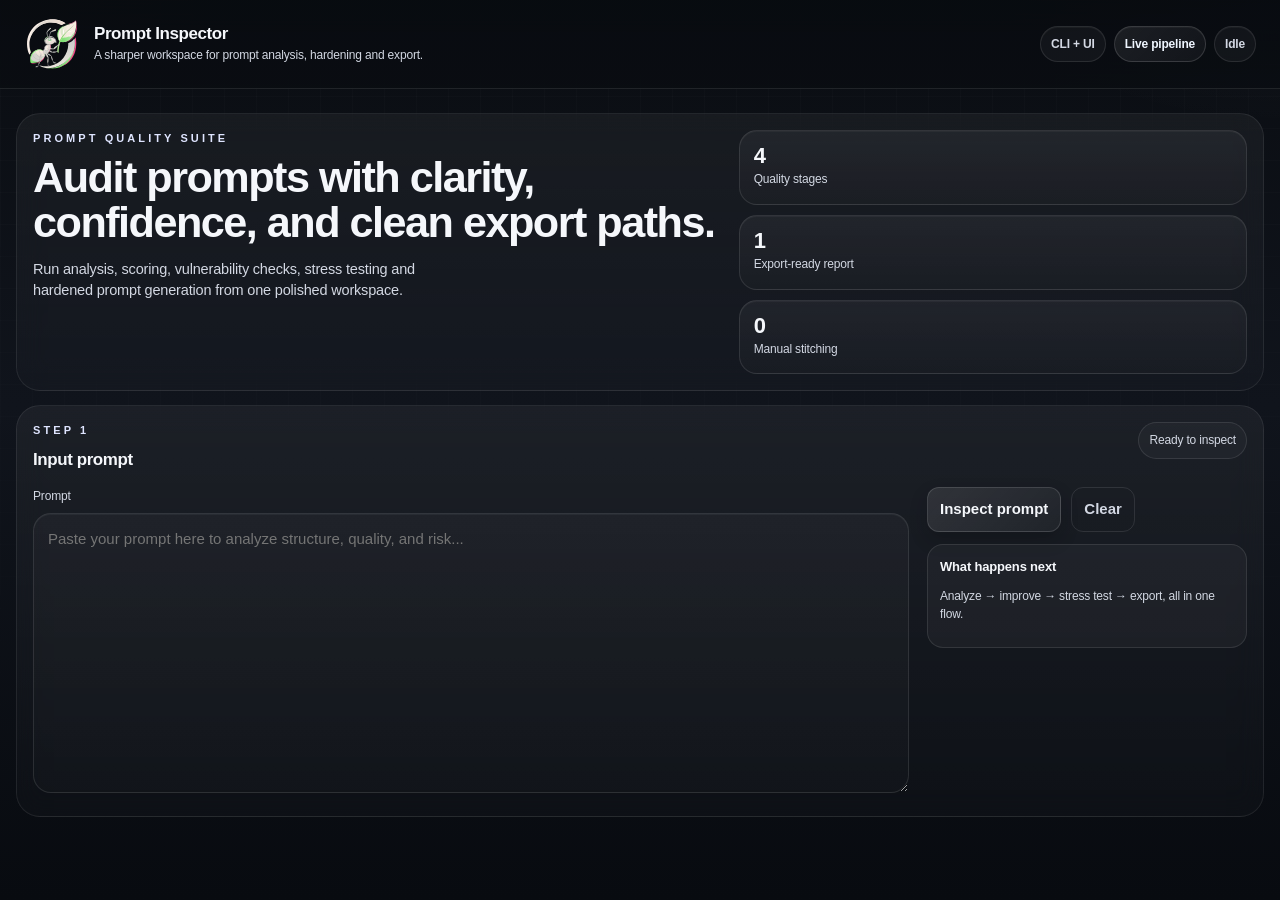
==== web/index.html @ 294d21f9 "adding-UI-Layer-and-FastAPI" ====
<!doctype html>
<html lang="en">
<head>
  <meta charset="utf-8" />
  <meta name="viewport" content="width=device-width,initial-scale=1" />
  <title>Prompt Inspector UI</title>
  <link rel="stylesheet" href="styles.css" />
</head>
<body>
  <header class="topbar">
    <div class="brand">
      <img class="logo" src="inspector_ant.svg" alt="Prompt Inspector logo" />
      <div>
        <div class="title">Prompt Inspector</div>
        <div class="subtitle">A sharper workspace for prompt analysis, hardening and export.</div>
      </div>
    </div>
    <div class="meta">
      <span class="chip">CLI + UI</span>
      <span class="chip accent">Live pipeline</span>
      <span class="pill" id="statusPill">Idle</span>
    </div>
  </header>

  <main class="container">
    <section class="hero card">
      <div>
        <p class="eyebrow">Prompt quality suite</p>
        <h1>Audit prompts with clarity, confidence, and clean export paths.</h1>
        <p class="lead">Run analysis, scoring, vulnerability checks, stress testing and hardened prompt generation from one polished workspace.</p>
      </div>
      <div class="hero-badges">
        <article class="mini-card"><strong>4</strong><span>Quality stages</span></article>
        <article class="mini-card"><strong>1</strong><span>Export-ready report</span></article>
        <article class="mini-card"><strong>0</strong><span>Manual stitching</span></article>
      </div>
    </section>

    <section class="workspace-grid">
      <article class="card panel-input">
        <div class="section-heading">
          <div>
            <p class="eyebrow">Step 1</p>
            <h2>Input prompt</h2>
          </div>
          <span class="soft-tag">Ready to inspect</span>
        </div>
        <div class="grid">
          <label class="field">
            <span>Prompt</span>
            <textarea id="prompt" placeholder="Paste your prompt here to analyze structure, quality, and risk..."></textarea>
          </label>
          <aside class="side">
            <div class="actions">
              <button id="runBtn" class="primary">Inspect prompt</button>
              <button id="clearBtn" class="ghost">Clear</button>
            </div>
            <div class="hint-card">
              <h3>What happens next</h3>
              <p>Analyze → improve → stress test → export, all in one flow.</p>
            </div>
            <div class="progress" id="progress" hidden>
              <div class="bar"></div>
              <div class="progressText">Running the inspection pipeline...</div>
            </div>
            <div class="error" id="error" hidden></div>
          </aside>
        </div>
      </article>

    </section>

    <section class="card" id="resultsCard" hidden>
      <div class="splitHeader">
        <div>
          <p class="eyebrow">Step 2</p>
          <h2>Results</h2>
          <p class="muted" style="margin:6px 0 0; font-size:12px;">Review the analysis, scoring deltas, vulnerability findings, and hardened prompt in one premium dashboard.</p>
        </div>
        <div class="export">
          <button id="copyExport" class="small">Copy export path</button>
          <a id="openExport" class="small" href="#" target="_blank" rel="noreferrer">Open export folder</a>
        </div>
      </div>
      <div class="result-summary">
        <span class="chip">Live analysis</span>
        <span class="chip">Scoring deltas</span>
        <span class="chip accent">Export-ready</span>
      </div>

      <div class="tabs" role="tablist" aria-label="Result tabs">
        <button class="tab active" data-tab="overview" role="tab" aria-selected="true">Overview</button>
        <button class="tab" data-tab="scoring" role="tab" aria-selected="false">Scoring</button>
        <button class="tab" data-tab="vulns" role="tab" aria-selected="false">Vulnerabilities</button>
        <button class="tab" data-tab="stress" role="tab" aria-selected="false">Stress Test</button>
        <button class="tab" data-tab="prompt" role="tab" aria-selected="false">Hardened Prompt</button>
        <button class="tab" data-tab="raw" role="tab" aria-selected="false">Raw JSON</button>
      </div>

      <div class="tabPanel" id="tab-overview"></div>
      <div class="tabPanel" id="tab-scoring" hidden></div>
      <div class="tabPanel" id="tab-vulns" hidden></div>
      <div class="tabPanel" id="tab-stress" hidden></div>
      <div class="tabPanel" id="tab-prompt" hidden></div>
      <div class="tabPanel" id="tab-raw" hidden></div>
    </section>
  </main>

  <script src="app.js"></script>
</body>
</html>
---- web/styles.css ----
:root{
  --bg:#0b0f14;
  --bg-soft:#131923;
  --card:rgba(17, 21, 29, 0.78);
  --card-2:#171d27;
  --text:#f5f7fb;
  --muted:#d3d8e3;
  --line:rgba(255, 255, 255, 0.10);
  --primary:#f2f4f8;
  --primary-2:#d7dbe6;
  --accent:#b9c0d0;
  --danger:#ff9bb6;
  --warn:#ffe1a1;
  --ok:#b9f2d3;
  --shadow:0 20px 44px rgba(5, 8, 12, 0.40);
  --glow:0 0 0 1px rgba(255,255,255,0.04), 0 18px 36px rgba(255,255,255,0.04);
}
*{box-sizing:border-box}
html,body{min-height:100%}
body{
  margin:0;
  font-family: "Inter", "Segoe UI", Roboto, Helvetica, Arial, sans-serif;
  font-weight: 400;
  font-size: 15px;
  line-height: 1.52;
  letter-spacing: -0.012em;
  color:var(--text);
  background:
    radial-gradient(900px 420px at 0% -10%, rgba(255,255,255,0.05), transparent 32%),
    radial-gradient(900px 420px at 100% 0%, rgba(255,255,255,0.03), transparent 30%),
    linear-gradient(180deg, #0a0d12 0%, #10141c 45%, #080b10 100%);
}
body::before{
  content:"";
  position:fixed; inset:0;
  background-image: linear-gradient(rgba(255,255,255,0.035) 1px, transparent 1px), linear-gradient(90deg, rgba(255,255,255,0.035) 1px, transparent 1px);
  background-size: 32px 32px;
  mask-image: linear-gradient(180deg, rgba(0,0,0,0.55), transparent 95%);
  pointer-events:none;
}
.topbar{
  display:flex;
  align-items:center;
  justify-content:space-between;
  gap:12px;
  padding:16px 24px;
  border-bottom:1px solid var(--line);
  background:linear-gradient(180deg, rgba(8, 11, 16, 0.92), rgba(10, 13, 18, 0.86));
  backdrop-filter: blur(18px);
  box-shadow:none;
  position:sticky; top:0; z-index:5;
}
.brand{display:flex;gap:14px;align-items:center}
.logo{
  width:56px;
  height:56px;
  object-fit:contain;
}
.title{font-weight:700;font-size:17px;line-height:1.08; letter-spacing:-0.025em}
.subtitle{color:var(--muted);font-size:12px;margin-top:3px; line-height:1.35}
.meta{display:flex;align-items:center;gap:8px;flex-wrap:wrap}
.chip,.pill{
  display:inline-flex; align-items:center; gap:6px;
  border:1px solid var(--line); border-radius:999px;
  padding:8px 10px; color:var(--muted); background:rgba(255,255,255,0.04);
  font-size:12px; font-weight:700; box-shadow: inset 0 1px 0 rgba(255,255,255,0.04);
}
.chip.accent{color:#eff6ff; background:linear-gradient(135deg, rgba(255,255,255,0.08), rgba(255,255,255,0.04)); border-color:rgba(255,255,255,0.14)}
.container{width:min(1600px, calc(100vw - 32px)); margin:0 auto; padding:24px 0 40px}
.card{
  background:linear-gradient(180deg, rgba(255,255,255,0.05), rgba(255,255,255,0.02));
  border:1px solid rgba(255,255,255,0.08); border-radius:24px; box-shadow:none;
  padding:16px; margin-bottom:14px; backdrop-filter: blur(14px);
}
.hero{display:grid;grid-template-columns:1.15fr .85fr;gap:18px;align-items:stretch}
.eyebrow{margin:0 0 8px;text-transform:uppercase;letter-spacing:.28em;font-size:11px;color:#dfe5ff; font-weight:700}
.hero h1{margin:0 0 10px;font-size:clamp(1.95rem, 4vw, 2.7rem);line-height:1.04; letter-spacing:-0.035em; font-weight:800}
.lead{color:var(--muted);max-width:54ch;line-height:1.45; font-size:14.5px}
.hero-badges{display:grid;gap:10px}
.mini-card{padding:14px;border:1px solid var(--line); border-radius:18px; background:linear-gradient(180deg, rgba(255,255,255,0.05), rgba(255,255,255,0.02)); box-shadow: inset 0 1px 0 rgba(255,255,255,0.04);}
.mini-card strong{display:block;font-size:22px;line-height:1; letter-spacing:-0.03em; font-weight:700}
.mini-card span{color:var(--muted);font-size:12px}
.workspace-grid{display:grid;grid-template-columns:1fr;gap:18px}
.section-heading{display:flex;justify-content:space-between;align-items:flex-start;gap:12px;margin-bottom:14px}
.section-heading h2{margin:0;font-size:17px; letter-spacing:-0.025em; font-weight:700}
.soft-tag{color:var(--muted);font-size:12px;border:1px solid var(--line);border-radius:999px;padding:8px 10px;background:rgba(255,255,255,0.03)}
.grid{display:grid;grid-template-columns:1.2fr 320px;gap:18px;align-items:stretch}
@media (max-width: 1200px){.grid{grid-template-columns:1fr}} 
@media (max-width: 1040px){.hero{grid-template-columns:1fr}}
@media (max-width: 900px){.grid{grid-template-columns:1fr}}
.field span{display:block;color:var(--muted);font-size:12px;margin-bottom:8px}
textarea{
  font: inherit;

  width:100%; min-height:280px; resize:vertical;
  background:linear-gradient(180deg, rgba(255,255,255,0.03), rgba(255,255,255,0.015));
  color:var(--text); border:1px solid var(--line); border-radius:18px; padding:14px;
  outline:none; line-height:1.45; box-shadow: inset 0 1px 0 rgba(255,255,255,0.04);
}
textarea:focus{border-color:rgba(255,255,255,0.22); box-shadow:0 0 0 3px rgba(255,255,255,0.08)}
.side{display:flex;flex-direction:column;gap:12px}
.actions{display:flex;gap:10px;flex-wrap:wrap}
button{
  font: inherit;

  border:1px solid var(--line); background:transparent; color:var(--text);
  padding:10px 12px; border-radius:12px; cursor:pointer; font-weight:600;
  transition:transform .12s ease, background .18s ease, border-color .18s ease;
}
button:hover{transform:translateY(-1px)}
button.primary{background:linear-gradient(135deg, rgba(255,255,255,0.10), rgba(255,255,255,0.04)); border-color:rgba(255,255,255,0.14); box-shadow:0 8px 18px rgba(0,0,0,0.18)}
button.primary:hover{background:linear-gradient(135deg, rgba(255,255,255,0.14), rgba(255,255,255,0.06)); border-color:rgba(255,255,255,0.22)}
button.ghost{color:var(--muted)}
button.ghost:hover{background:rgba(255,255,255,0.04); color:var(--text)}
button.small{padding:8px 10px;border-radius:10px; font-weight:600; font-size:12px; text-decoration:none; display:inline-block; margin-right:10px}
.hint-card{padding:12px;border:1px solid var(--line);border-radius:16px;background:rgba(255,255,255,0.04)}
.hint-card h3{margin:0 0 6px;font-size:13px}
.hint-card p,.hint{color:var(--muted);font-size:12px;line-height:1.45}
.feature-list{margin:0;padding-left:18px;color:var(--muted);line-height:1.45}
.feature-list li{margin:8px 0}
.progress{padding:12px;border:1px solid var(--line);border-radius:14px;background:rgba(255,255,255,.03)}
.bar{height:8px;border-radius:999px;background:rgba(255,255,255,.08);overflow:hidden;position:relative}
.bar::after{content:"";position:absolute;left:-30%;top:0;bottom:0;width:30%;background:linear-gradient(90deg, transparent, rgba(255,255,255,.55), transparent);animation:load 1.1s infinite}
@keyframes load{0%{left:-30%}100%{left:100%}}
.progressText{margin-top:10px;color:var(--muted);font-size:12px}
.error{border:1px solid rgba(255,107,145,.45);background:rgba(255,107,145,.12);color:#ffd9e4;padding:10px 12px;border-radius:14px}
.splitHeader{display:flex;align-items:flex-start;justify-content:space-between;gap:14px}
.result-summary{display:flex;gap:8px;flex-wrap:wrap;margin:10px 0 6px}
.export{display:flex;align-items:center;flex-wrap:wrap;justify-content:flex-end}
.tabs{display:flex;gap:8px;flex-wrap:wrap;margin:8px 0 12px}
.tab{
  background:rgba(255,255,255,0.04); border:1px solid rgba(255,255,255,0.08); color:var(--muted);
  padding:8px 11px; border-radius:999px; transition:all .16s ease; font-size:12.5px;
}
.tab:hover{color:var(--text); border-color:rgba(255,255,255,.18)}
.tab.active{color:var(--text);border-color: rgba(255,255,255,.18);background:rgba(255,255,255,.06); box-shadow:none}
.tabPanel{border-top:1px solid var(--line);padding-top:14px}
.result-kpis{display:grid;grid-template-columns:repeat(3,minmax(0,1fr));gap:10px;margin-bottom:12px}
@media (max-width: 900px){.result-kpis{grid-template-columns:1fr}}
.kv{display:grid;grid-template-columns:180px 1fr;gap:8px 14px;align-items:start}
.k{color:var(--muted);font-size:12px; text-transform:uppercase; letter-spacing:.16em}
.v{white-space:pre-wrap; color:#eff4ff}
.table{width:100%;border-collapse:collapse; border:1px solid var(--line); border-radius:16px; overflow:hidden; background:rgba(255,255,255,.02)}
.table th,.table td{border-bottom:1px solid var(--line);padding:10px 8px;text-align:left;font-size:13px}
.table th{color:var(--muted); text-transform:uppercase; letter-spacing:.14em; font-size:11px; background:rgba(255,255,255,.03)}
.badge{display:inline-flex;align-items:center;justify-content:center;min-width:88px;padding:6px 10px;border-radius:999px;font-weight:800}
.badge.ok{background:rgba(114,245,199,.12);color:#d8fff4;border:1px solid rgba(114,245,199,.35)}
.badge.warn{background:rgba(255,211,122,.12);color:#fff0cb;border:1px solid rgba(255,211,122,.35)}
.badge.bad{background:rgba(255,107,145,.12);color:#ffd6e2;border:1px solid rgba(255,107,145,.35)}
.pre{
  border:1px solid var(--line); background:rgba(5,8,15,0.65); border-radius:16px;
  padding:12px; overflow:auto; white-space:pre-wrap; line-height:1.35;
}
.muted{color:var(--muted)}
.list{margin:0;padding-left:18px}
.list li{margin:8px 0}
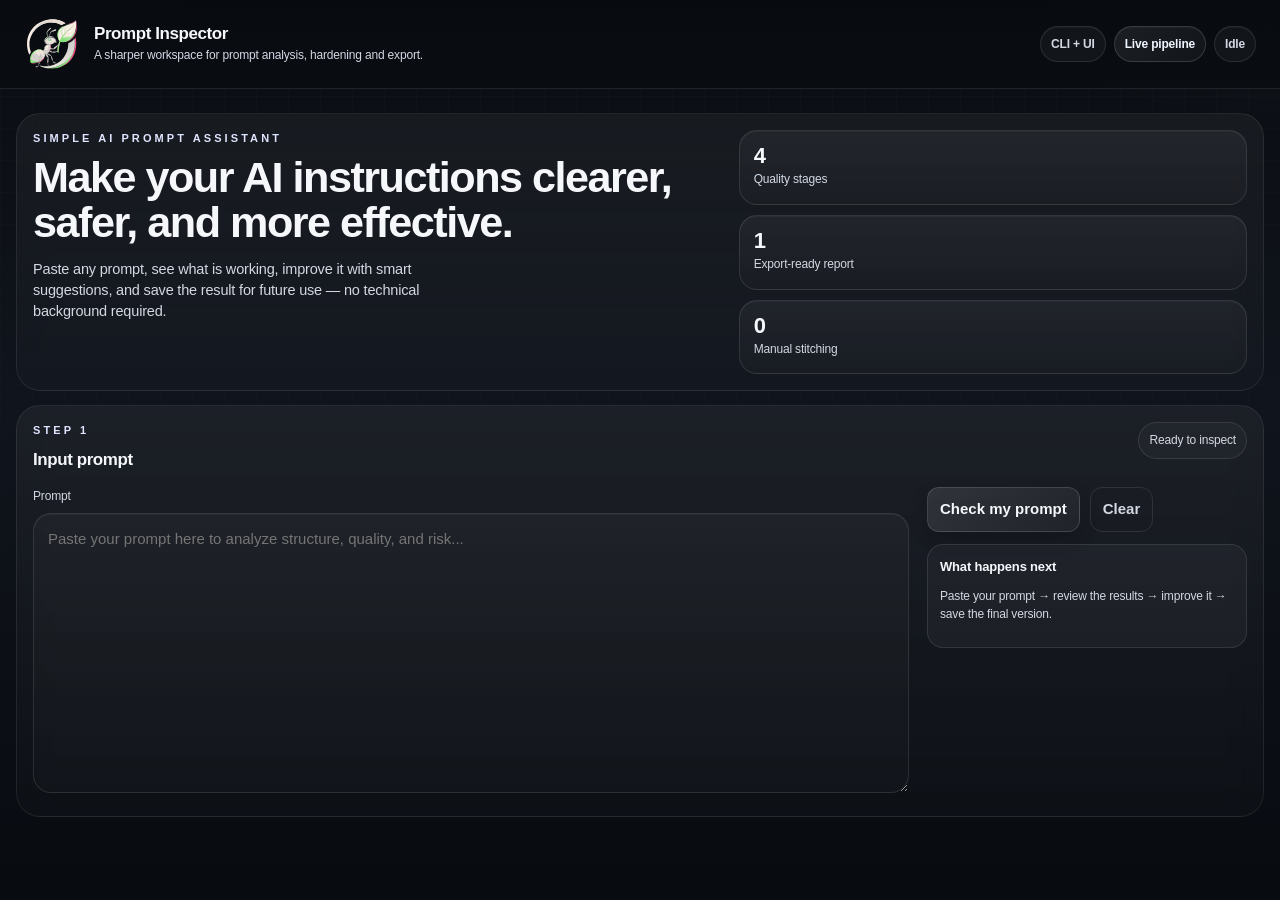
==== commit 9fd3d9e0: "added a optimzation layer" ====
--- a/web/index.html
+++ b/web/index.html
@@ -25,9 +25,9 @@
   <main class="container">
     <section class="hero card">
       <div>
-        <p class="eyebrow">Prompt quality suite</p>
-        <h1>Audit prompts with clarity, confidence, and clean export paths.</h1>
-        <p class="lead">Run analysis, scoring, vulnerability checks, stress testing and hardened prompt generation from one polished workspace.</p>
+        <p class="eyebrow">Simple AI prompt assistant</p>
+        <h1>Make your AI instructions clearer, safer, and more effective.</h1>
+        <p class="lead">Paste any prompt, see what is working, improve it with smart suggestions, and save the result for future use — no technical background required.</p>
       </div>
       <div class="hero-badges">
         <article class="mini-card"><strong>4</strong><span>Quality stages</span></article>
@@ -52,12 +52,12 @@
           </label>
           <aside class="side">
             <div class="actions">
-              <button id="runBtn" class="primary">Inspect prompt</button>
+              <button id="runBtn" class="primary">Check my prompt</button>
               <button id="clearBtn" class="ghost">Clear</button>
             </div>
             <div class="hint-card">
               <h3>What happens next</h3>
-              <p>Analyze → improve → stress test → export, all in one flow.</p>
+              <p>Paste your prompt → review the results → improve it → save the final version.</p>
             </div>
             <div class="progress" id="progress" hidden>
               <div class="bar"></div>
@@ -94,6 +94,7 @@
         <button class="tab" data-tab="vulns" role="tab" aria-selected="false">Vulnerabilities</button>
         <button class="tab" data-tab="stress" role="tab" aria-selected="false">Stress Test</button>
         <button class="tab" data-tab="prompt" role="tab" aria-selected="false">Hardened Prompt</button>
+        <button class="tab" data-tab="optimizer" role="tab" aria-selected="false">Prompt Optimizer</button>
         <button class="tab" data-tab="raw" role="tab" aria-selected="false">Raw JSON</button>
       </div>
 
@@ -102,6 +103,7 @@
       <div class="tabPanel" id="tab-vulns" hidden></div>
       <div class="tabPanel" id="tab-stress" hidden></div>
       <div class="tabPanel" id="tab-prompt" hidden></div>
+      <div class="tabPanel" id="tab-optimizer" hidden></div>
       <div class="tabPanel" id="tab-raw" hidden></div>
     </section>
   </main>
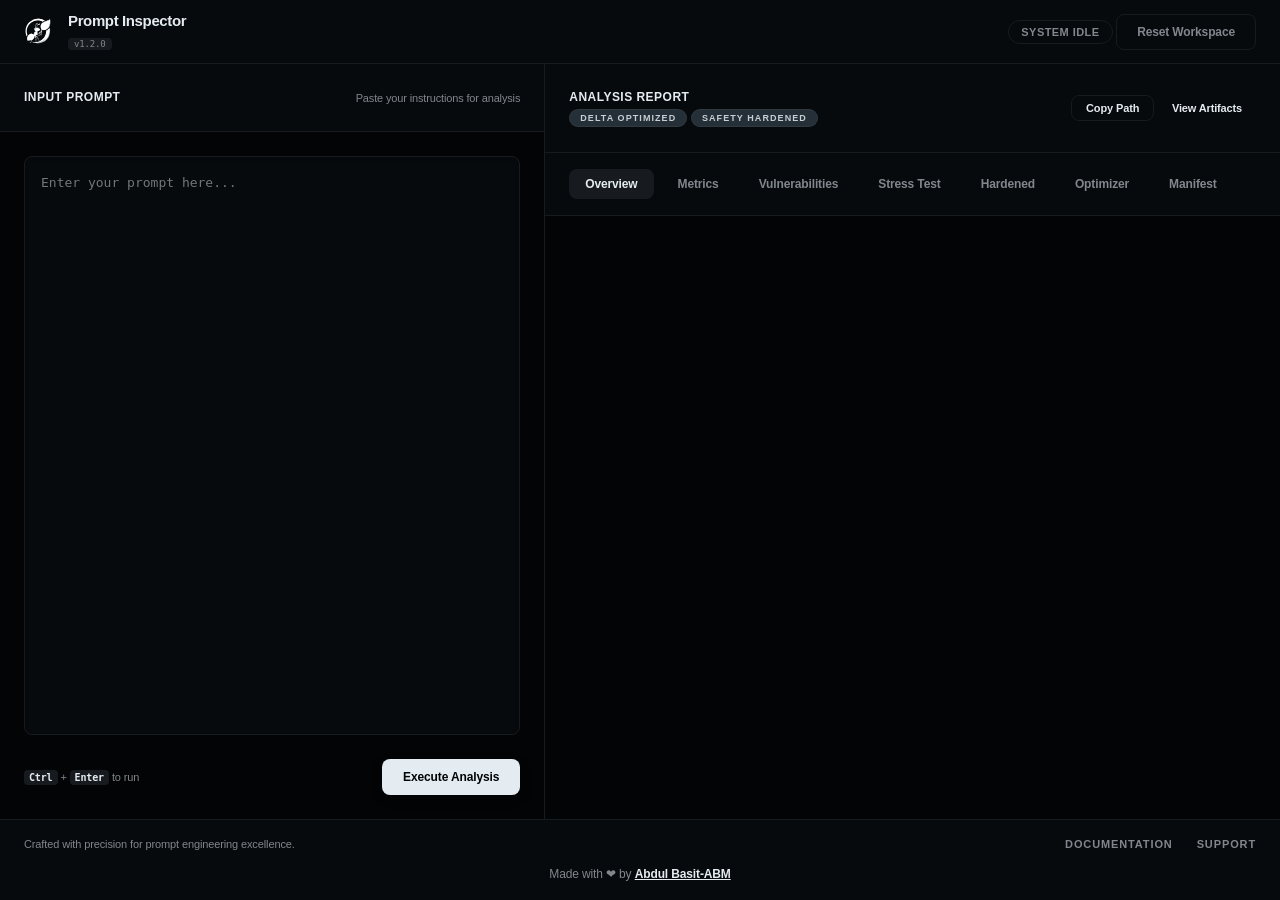
==== commit 9388a824: "refine-UI" ====
--- a/web/index.html
+++ b/web/index.html
@@ -3,110 +3,98 @@
 <head>
   <meta charset="utf-8" />
   <meta name="viewport" content="width=device-width,initial-scale=1" />
-  <title>Prompt Inspector UI</title>
+  <title>Prompt Inspector by ABM</title>
   <link rel="stylesheet" href="styles.css" />
 </head>
-<body>
-  <header class="topbar">
+<body class="workbench-theme">
+  <header class="navbar">
     <div class="brand">
-      <img class="logo" src="inspector_ant.svg" alt="Prompt Inspector logo" />
-      <div>
-        <div class="title">Prompt Inspector</div>
-        <div class="subtitle">A sharper workspace for prompt analysis, hardening and export.</div>
+      <img class="logo" src="inspector_ant.svg" alt="Logo" />
+      <div class="brand-text">
+        <h1 class="brand-title">Prompt Inspector</h1>
+        <span class="brand-version">v1.2.0</span>
       </div>
     </div>
-    <div class="meta">
-      <span class="chip">CLI + UI</span>
-      <span class="chip accent">Live pipeline</span>
-      <span class="pill" id="statusPill">Idle</span>
+    <div class="nav-actions">
+      <span class="status-indicator" id="statusPill">System Idle</span>
+      <button id="clearBtn" class="btn-ghost">Reset Workspace</button>
     </div>
   </header>
 
-  <main class="container">
-    <section class="hero card">
-      <div>
-        <p class="eyebrow">Simple AI prompt assistant</p>
-        <h1>Make your AI instructions clearer, safer, and more effective.</h1>
-        <p class="lead">Paste any prompt, see what is working, improve it with smart suggestions, and save the result for future use — no technical background required.</p>
+  <main class="app-layout">
+    <section class="pane-input">
+      <div class="pane-header">
+        <h2 class="pane-title">Input Prompt</h2>
+        <span class="pane-subtitle">Paste your instructions for analysis</span>
       </div>
-      <div class="hero-badges">
-        <article class="mini-card"><strong>4</strong><span>Quality stages</span></article>
-        <article class="mini-card"><strong>1</strong><span>Export-ready report</span></article>
-        <article class="mini-card"><strong>0</strong><span>Manual stitching</span></article>
+      <div class="input-container">
+        <textarea id="prompt" placeholder="Enter your prompt here..."></textarea>
+        <div class="input-footer">
+          <div class="shortcuts">
+            <span class="kbd">Ctrl</span> + <span class="kbd">Enter</span> to run
+          </div>
+          <button id="runBtn" class="btn-primary">Execute Analysis</button>
+        </div>
+      </div>
+      <div class="progress-overlay" id="progress" hidden>
+        <div class="spinner"></div>
+        <span class="progress-label">Inspecting Pipeline...</span>
+      </div>
+      <div class="error-toast" id="error" hidden></div>
+    </section>
+
+    <section class="pane-results" id="resultsCard" hidden>
+      <div class="pane-header">
+        <div class="header-main">
+          <h2 class="pane-title">Analysis Report</h2>
+          <div class="report-meta">
+            <span class="tag">Delta Optimized</span>
+            <span class="tag">Safety Hardened</span>
+          </div>
+        </div>
+        <div class="header-actions">
+          <button id="copyExport" class="btn-small">Copy Path</button>
+          <a id="openExport" class="btn-small" href="#" target="_blank">View Artifacts</a>
+        </div>
+      </div>
+
+      <nav class="report-tabs" role="tablist">
+        <button class="tab-btn active" data-tab="overview">Overview</button>
+        <button class="tab-btn" data-tab="scoring">Metrics</button>
+        <button class="tab-btn" data-tab="vulns">Vulnerabilities</button>
+        <button class="tab-btn" data-tab="stress">Stress Test</button>
+        <button class="tab-btn" data-tab="prompt">Hardened</button>
+        <button class="tab-btn" data-tab="optimizer">Optimizer</button>
+        <button class="tab-btn" data-tab="raw">Manifest</button>
+      </nav>
+
+      <div class="report-content">
+        <div class="tab-panel" id="tab-overview"></div>
+        <div class="tab-panel" id="tab-scoring" hidden></div>
+        <div class="tab-panel" id="tab-vulns" hidden></div>
+        <div class="tab-panel" id="tab-stress" hidden></div>
+        <div class="tab-panel" id="tab-prompt" hidden></div>
+        <div class="tab-panel" id="tab-optimizer" hidden></div>
+        <div class="tab-panel" id="tab-raw" hidden></div>
       </div>
     </section>
+  </main>
 
-    <section class="workspace-grid">
-      <article class="card panel-input">
-        <div class="section-heading">
-          <div>
-            <p class="eyebrow">Step 1</p>
-            <h2>Input prompt</h2>
-          </div>
-          <span class="soft-tag">Ready to inspect</span>
-        </div>
-        <div class="grid">
-          <label class="field">
-            <span>Prompt</span>
-            <textarea id="prompt" placeholder="Paste your prompt here to analyze structure, quality, and risk..."></textarea>
-          </label>
-          <aside class="side">
-            <div class="actions">
-              <button id="runBtn" class="primary">Check my prompt</button>
-              <button id="clearBtn" class="ghost">Clear</button>
-            </div>
-            <div class="hint-card">
-              <h3>What happens next</h3>
-              <p>Paste your prompt → review the results → improve it → save the final version.</p>
-            </div>
-            <div class="progress" id="progress" hidden>
-              <div class="bar"></div>
-              <div class="progressText">Running the inspection pipeline...</div>
-            </div>
-            <div class="error" id="error" hidden></div>
-          </aside>
-        </div>
-      </article>
-
-    </section>
-
-    <section class="card" id="resultsCard" hidden>
-      <div class="splitHeader">
-        <div>
-          <p class="eyebrow">Step 2</p>
-          <h2>Results</h2>
-          <p class="muted" style="margin:6px 0 0; font-size:12px;">Review the analysis, scoring deltas, vulnerability findings, and hardened prompt in one premium dashboard.</p>
-        </div>
-        <div class="export">
-          <button id="copyExport" class="small">Copy export path</button>
-          <a id="openExport" class="small" href="#" target="_blank" rel="noreferrer">Open export folder</a>
-        </div>
+  <footer class="app-footer">
+    <div class="footer-main">
+      <div class="footer-copy">Crafted with precision for prompt engineering excellence.</div>
+      <div class="footer-links">
+        <span>Documentation</span>
+        <span>Support</span>
       </div>
-      <div class="result-summary">
-        <span class="chip">Live analysis</span>
-        <span class="chip">Scoring deltas</span>
-        <span class="chip accent">Export-ready</span>
-      </div>
-
-      <div class="tabs" role="tablist" aria-label="Result tabs">
-        <button class="tab active" data-tab="overview" role="tab" aria-selected="true">Overview</button>
-        <button class="tab" data-tab="scoring" role="tab" aria-selected="false">Scoring</button>
-        <button class="tab" data-tab="vulns" role="tab" aria-selected="false">Vulnerabilities</button>
-        <button class="tab" data-tab="stress" role="tab" aria-selected="false">Stress Test</button>
-        <button class="tab" data-tab="prompt" role="tab" aria-selected="false">Hardened Prompt</button>
-        <button class="tab" data-tab="optimizer" role="tab" aria-selected="false">Prompt Optimizer</button>
-        <button class="tab" data-tab="raw" role="tab" aria-selected="false">Raw JSON</button>
-      </div>
-
-      <div class="tabPanel" id="tab-overview"></div>
-      <div class="tabPanel" id="tab-scoring" hidden></div>
-      <div class="tabPanel" id="tab-vulns" hidden></div>
-      <div class="tabPanel" id="tab-stress" hidden></div>
-      <div class="tabPanel" id="tab-prompt" hidden></div>
-      <div class="tabPanel" id="tab-optimizer" hidden></div>
-      <div class="tabPanel" id="tab-raw" hidden></div>
-    </section>
-  </main>
+    </div>
+    <div class="signature">
+      Made with <span class="heart">❤</span> by
+      <a href="https://www.engrabm.com" target="_blank" rel="noopener noreferrer" class="signature-link">
+        Abdul Basit-ABM
+      </a>
+    </div>
+  </footer>
 
   <script src="app.js"></script>
 </body>
--- a/web/styles.css
+++ b/web/styles.css
@@ -1,157 +1,424 @@
-:root{
-  --bg:#0b0f14;
-  --bg-soft:#131923;
-  --card:rgba(17, 21, 29, 0.78);
-  --card-2:#171d27;
-  --text:#f5f7fb;
-  --muted:#d3d8e3;
-  --line:rgba(255, 255, 255, 0.10);
-  --primary:#f2f4f8;
-  --primary-2:#d7dbe6;
-  --accent:#b9c0d0;
-  --danger:#ff9bb6;
-  --warn:#ffe1a1;
-  --ok:#b9f2d3;
-  --shadow:0 20px 44px rgba(5, 8, 12, 0.40);
-  --glow:0 0 0 1px rgba(255,255,255,0.04), 0 18px 36px rgba(255,255,255,0.04);
-}
-*{box-sizing:border-box}
-html,body{min-height:100%}
-body{
-  margin:0;
-  font-family: "Inter", "Segoe UI", Roboto, Helvetica, Arial, sans-serif;
+/* Hallmark · macrostructure: Workbench · tone: modern-minimal · anchor hue: 240 (silver/obsidian) */
+:root {
+  /* Obsidian Silver Palette · High Contrast & Deep Depth */
+  --color-bg: oklch(10% 0.01 240);
+  --color-pane: oklch(14% 0.01 240);
+  --color-border: oklch(22% 0.01 240);
+  --color-text: oklch(94% 0.01 240);
+  --color-text-muted: oklch(62% 0.01 240);
+  --color-accent: oklch(85% 0.01 240);
+  --color-accent-soft: oklch(30% 0.02 240);
+  --color-success: oklch(88% 0.08 160);
+  --color-error: oklch(72% 0.12 25);
+  --color-warn: oklch(88% 0.1 85);
+
+  /* Precise Spacing Scale (4pt Grid) */
+  --space-2xs: 4px;
+  --space-xs: 8px;
+  --space-sm: 12px;
+  --space-md: 16px;
+  --space-lg: 24px;
+  --space-xl: 32px;
+  --space-2xl: 48px;
+  --space-3xl: 64px;
+
+  /* Typographic System · Inter Tight for Display, Inter for UI */
+  --font-body: "Inter", -apple-system, BlinkMacSystemFont, "Segoe UI", Roboto, sans-serif;
+  --font-display: "Inter Tight", "Inter", sans-serif;
+  --font-mono: "JetBrains Mono", "IBM Plex Mono", "Cascadia Code", monospace;
+
+  /* Optical Sizing & Hierarchy */
+  --text-xs: 11px;
+  --text-sm: 12px;
+  --text-base: 13.5px;
+  --text-md: 15px;
+  --text-lg: 18px;
+  --text-xl: 22px;
+
+  /* Leading & Tracking */
+  --leading-tight: 1.2;
+  --leading-base: 1.55;
+  --tracking-tight: -0.025em;
+  --tracking-base: -0.011em;
+  --tracking-wide: 0.04em;
+
+  /* Borders & Radius */
+  --radius-sm: 4px;
+  --radius-md: 8px;
+  --radius-lg: 12px;
+  --rule-hair: 1px;
+}
+
+* { 
+  box-sizing: border-box; 
+  margin: 0; 
+  padding: 0; 
+  -webkit-font-smoothing: antialiased;
+  -moz-osx-font-smoothing: grayscale;
+}
+
+body {
+  background-color: var(--color-bg);
+  color: var(--color-text);
+  font-family: var(--font-body);
+  font-size: var(--text-base);
+  line-height: var(--leading-base);
+  letter-spacing: var(--tracking-base);
+  overflow: hidden;
+  height: 100vh;
+  display: flex;
+  flex-direction: column;
+}
+
+/* Navbar Typography & Spacing */
+.navbar {
+  height: 64px;
+  display: flex;
+  align-items: center;
+  justify-content: space-between;
+  padding: 0 var(--space-lg);
+  border-bottom: var(--rule-hair) solid var(--color-border);
+  background: var(--color-pane);
+  z-index: 50;
+}
+
+.brand { display: flex; align-items: center; gap: var(--space-md); }
+.logo { width: 28px; height: 28px; filter: grayscale(1) contrast(1.2) brightness(1.5); }
+.brand-title { 
+  font-family: var(--font-display); 
+  font-size: var(--text-md); 
+  font-weight: 800; 
+  letter-spacing: var(--tracking-tight);
+}
+
+.brand-version { 
+  font-family: var(--font-mono); 
+  font-size: 9px; 
+  color: var(--color-text-muted); 
+  background: var(--color-border); 
+  padding: 1px 6px; 
+  border-radius: var(--radius-sm);
+  font-weight: 500;
+}
+
+.status-indicator { 
+  font-size: var(--text-xs); 
+  font-weight: 600;
+  color: var(--color-text-muted); 
+  border: 1px solid var(--color-border); 
+  padding: 5px 12px; 
+  border-radius: 99px;
+  letter-spacing: var(--tracking-wide);
+  text-transform: uppercase;
+}
+
+/* Main Layout Rhythm */
+.app-layout {
+  flex: 1;
+  display: flex;
+  overflow: hidden;
+}
+
+.pane-input, .pane-results {
+  flex: 1;
+  display: flex;
+  flex-direction: column;
+  overflow: hidden;
+  border-right: var(--rule-hair) solid var(--color-border);
+  position: relative;
+}
+
+.pane-results { flex: 1.35; border-right: none; background: var(--color-bg); }
+
+.pane-header {
+  padding: var(--space-lg);
+  border-bottom: var(--rule-hair) solid var(--color-border);
+  display: flex;
+  justify-content: space-between;
+  align-items: center;
+  background: var(--color-pane);
+}
+
+.pane-title { 
+  font-family: var(--font-display); 
+  font-size: var(--text-sm); 
+  font-weight: 700; 
+  letter-spacing: var(--tracking-wide);
+  text-transform: uppercase;
+  color: var(--color-text); 
+}
+
+.pane-subtitle { 
+  font-size: var(--text-xs); 
+  color: var(--color-text-muted); 
+  display: block; 
+  margin-top: 2px;
   font-weight: 400;
-  font-size: 15px;
-  line-height: 1.52;
-  letter-spacing: -0.012em;
-  color:var(--text);
-  background:
-    radial-gradient(900px 420px at 0% -10%, rgba(255,255,255,0.05), transparent 32%),
-    radial-gradient(900px 420px at 100% 0%, rgba(255,255,255,0.03), transparent 30%),
-    linear-gradient(180deg, #0a0d12 0%, #10141c 45%, #080b10 100%);
-}
-body::before{
-  content:"";
-  position:fixed; inset:0;
-  background-image: linear-gradient(rgba(255,255,255,0.035) 1px, transparent 1px), linear-gradient(90deg, rgba(255,255,255,0.035) 1px, transparent 1px);
-  background-size: 32px 32px;
-  mask-image: linear-gradient(180deg, rgba(0,0,0,0.55), transparent 95%);
-  pointer-events:none;
-}
-.topbar{
-  display:flex;
-  align-items:center;
-  justify-content:space-between;
-  gap:12px;
-  padding:16px 24px;
-  border-bottom:1px solid var(--line);
-  background:linear-gradient(180deg, rgba(8, 11, 16, 0.92), rgba(10, 13, 18, 0.86));
-  backdrop-filter: blur(18px);
-  box-shadow:none;
-  position:sticky; top:0; z-index:5;
-}
-.brand{display:flex;gap:14px;align-items:center}
-.logo{
-  width:56px;
-  height:56px;
-  object-fit:contain;
-}
-.title{font-weight:700;font-size:17px;line-height:1.08; letter-spacing:-0.025em}
-.subtitle{color:var(--muted);font-size:12px;margin-top:3px; line-height:1.35}
-.meta{display:flex;align-items:center;gap:8px;flex-wrap:wrap}
-.chip,.pill{
-  display:inline-flex; align-items:center; gap:6px;
-  border:1px solid var(--line); border-radius:999px;
-  padding:8px 10px; color:var(--muted); background:rgba(255,255,255,0.04);
-  font-size:12px; font-weight:700; box-shadow: inset 0 1px 0 rgba(255,255,255,0.04);
-}
-.chip.accent{color:#eff6ff; background:linear-gradient(135deg, rgba(255,255,255,0.08), rgba(255,255,255,0.04)); border-color:rgba(255,255,255,0.14)}
-.container{width:min(1600px, calc(100vw - 32px)); margin:0 auto; padding:24px 0 40px}
-.card{
-  background:linear-gradient(180deg, rgba(255,255,255,0.05), rgba(255,255,255,0.02));
-  border:1px solid rgba(255,255,255,0.08); border-radius:24px; box-shadow:none;
-  padding:16px; margin-bottom:14px; backdrop-filter: blur(14px);
-}
-.hero{display:grid;grid-template-columns:1.15fr .85fr;gap:18px;align-items:stretch}
-.eyebrow{margin:0 0 8px;text-transform:uppercase;letter-spacing:.28em;font-size:11px;color:#dfe5ff; font-weight:700}
-.hero h1{margin:0 0 10px;font-size:clamp(1.95rem, 4vw, 2.7rem);line-height:1.04; letter-spacing:-0.035em; font-weight:800}
-.lead{color:var(--muted);max-width:54ch;line-height:1.45; font-size:14.5px}
-.hero-badges{display:grid;gap:10px}
-.mini-card{padding:14px;border:1px solid var(--line); border-radius:18px; background:linear-gradient(180deg, rgba(255,255,255,0.05), rgba(255,255,255,0.02)); box-shadow: inset 0 1px 0 rgba(255,255,255,0.04);}
-.mini-card strong{display:block;font-size:22px;line-height:1; letter-spacing:-0.03em; font-weight:700}
-.mini-card span{color:var(--muted);font-size:12px}
-.workspace-grid{display:grid;grid-template-columns:1fr;gap:18px}
-.section-heading{display:flex;justify-content:space-between;align-items:flex-start;gap:12px;margin-bottom:14px}
-.section-heading h2{margin:0;font-size:17px; letter-spacing:-0.025em; font-weight:700}
-.soft-tag{color:var(--muted);font-size:12px;border:1px solid var(--line);border-radius:999px;padding:8px 10px;background:rgba(255,255,255,0.03)}
-.grid{display:grid;grid-template-columns:1.2fr 320px;gap:18px;align-items:stretch}
-@media (max-width: 1200px){.grid{grid-template-columns:1fr}} 
-@media (max-width: 1040px){.hero{grid-template-columns:1fr}}
-@media (max-width: 900px){.grid{grid-template-columns:1fr}}
-.field span{display:block;color:var(--muted);font-size:12px;margin-bottom:8px}
-textarea{
-  font: inherit;
-
-  width:100%; min-height:280px; resize:vertical;
-  background:linear-gradient(180deg, rgba(255,255,255,0.03), rgba(255,255,255,0.015));
-  color:var(--text); border:1px solid var(--line); border-radius:18px; padding:14px;
-  outline:none; line-height:1.45; box-shadow: inset 0 1px 0 rgba(255,255,255,0.04);
-}
-textarea:focus{border-color:rgba(255,255,255,0.22); box-shadow:0 0 0 3px rgba(255,255,255,0.08)}
-.side{display:flex;flex-direction:column;gap:12px}
-.actions{display:flex;gap:10px;flex-wrap:wrap}
-button{
-  font: inherit;
-
-  border:1px solid var(--line); background:transparent; color:var(--text);
-  padding:10px 12px; border-radius:12px; cursor:pointer; font-weight:600;
-  transition:transform .12s ease, background .18s ease, border-color .18s ease;
-}
-button:hover{transform:translateY(-1px)}
-button.primary{background:linear-gradient(135deg, rgba(255,255,255,0.10), rgba(255,255,255,0.04)); border-color:rgba(255,255,255,0.14); box-shadow:0 8px 18px rgba(0,0,0,0.18)}
-button.primary:hover{background:linear-gradient(135deg, rgba(255,255,255,0.14), rgba(255,255,255,0.06)); border-color:rgba(255,255,255,0.22)}
-button.ghost{color:var(--muted)}
-button.ghost:hover{background:rgba(255,255,255,0.04); color:var(--text)}
-button.small{padding:8px 10px;border-radius:10px; font-weight:600; font-size:12px; text-decoration:none; display:inline-block; margin-right:10px}
-.hint-card{padding:12px;border:1px solid var(--line);border-radius:16px;background:rgba(255,255,255,0.04)}
-.hint-card h3{margin:0 0 6px;font-size:13px}
-.hint-card p,.hint{color:var(--muted);font-size:12px;line-height:1.45}
-.feature-list{margin:0;padding-left:18px;color:var(--muted);line-height:1.45}
-.feature-list li{margin:8px 0}
-.progress{padding:12px;border:1px solid var(--line);border-radius:14px;background:rgba(255,255,255,.03)}
-.bar{height:8px;border-radius:999px;background:rgba(255,255,255,.08);overflow:hidden;position:relative}
-.bar::after{content:"";position:absolute;left:-30%;top:0;bottom:0;width:30%;background:linear-gradient(90deg, transparent, rgba(255,255,255,.55), transparent);animation:load 1.1s infinite}
-@keyframes load{0%{left:-30%}100%{left:100%}}
-.progressText{margin-top:10px;color:var(--muted);font-size:12px}
-.error{border:1px solid rgba(255,107,145,.45);background:rgba(255,107,145,.12);color:#ffd9e4;padding:10px 12px;border-radius:14px}
-.splitHeader{display:flex;align-items:flex-start;justify-content:space-between;gap:14px}
-.result-summary{display:flex;gap:8px;flex-wrap:wrap;margin:10px 0 6px}
-.export{display:flex;align-items:center;flex-wrap:wrap;justify-content:flex-end}
-.tabs{display:flex;gap:8px;flex-wrap:wrap;margin:8px 0 12px}
-.tab{
-  background:rgba(255,255,255,0.04); border:1px solid rgba(255,255,255,0.08); color:var(--muted);
-  padding:8px 11px; border-radius:999px; transition:all .16s ease; font-size:12.5px;
-}
-.tab:hover{color:var(--text); border-color:rgba(255,255,255,.18)}
-.tab.active{color:var(--text);border-color: rgba(255,255,255,.18);background:rgba(255,255,255,.06); box-shadow:none}
-.tabPanel{border-top:1px solid var(--line);padding-top:14px}
-.result-kpis{display:grid;grid-template-columns:repeat(3,minmax(0,1fr));gap:10px;margin-bottom:12px}
-@media (max-width: 900px){.result-kpis{grid-template-columns:1fr}}
-.kv{display:grid;grid-template-columns:180px 1fr;gap:8px 14px;align-items:start}
-.k{color:var(--muted);font-size:12px; text-transform:uppercase; letter-spacing:.16em}
-.v{white-space:pre-wrap; color:#eff4ff}
-.table{width:100%;border-collapse:collapse; border:1px solid var(--line); border-radius:16px; overflow:hidden; background:rgba(255,255,255,.02)}
-.table th,.table td{border-bottom:1px solid var(--line);padding:10px 8px;text-align:left;font-size:13px}
-.table th{color:var(--muted); text-transform:uppercase; letter-spacing:.14em; font-size:11px; background:rgba(255,255,255,.03)}
-.badge{display:inline-flex;align-items:center;justify-content:center;min-width:88px;padding:6px 10px;border-radius:999px;font-weight:800}
-.badge.ok{background:rgba(114,245,199,.12);color:#d8fff4;border:1px solid rgba(114,245,199,.35)}
-.badge.warn{background:rgba(255,211,122,.12);color:#fff0cb;border:1px solid rgba(255,211,122,.35)}
-.badge.bad{background:rgba(255,107,145,.12);color:#ffd6e2;border:1px solid rgba(255,107,145,.35)}
-.pre{
-  border:1px solid var(--line); background:rgba(5,8,15,0.65); border-radius:16px;
-  padding:12px; overflow:auto; white-space:pre-wrap; line-height:1.35;
-}
-.muted{color:var(--muted)}
-.list{margin:0;padding-left:18px}
-.list li{margin:8px 0}
-
+}
+
+/* Input Pane Typography */
+.input-container {
+  flex: 1;
+  display: flex;
+  flex-direction: column;
+  padding: var(--space-lg);
+  gap: var(--space-md);
+  position: relative;
+}
+
+textarea {
+  flex: 1;
+  background: var(--color-pane);
+  border: var(--rule-hair) solid var(--color-border);
+  border-radius: var(--radius-md);
+  color: var(--color-text);
+  font-family: var(--font-mono);
+  font-size: 13px;
+  line-height: 1.6;
+  padding: var(--space-md);
+  resize: none;
+  outline: none;
+  transition: all 0.25s cubic-bezier(0.4, 0, 0.2, 1);
+  box-shadow: inset 0 2px 4px rgba(0,0,0,0.1);
+}
+
+textarea:focus { 
+  border-color: var(--color-accent); 
+  box-shadow: 0 0 0 3px var(--color-accent-soft), inset 0 2px 4px rgba(0,0,0,0.1);
+}
+
+.input-footer {
+  display: flex;
+  justify-content: space-between;
+  align-items: center;
+  padding-top: var(--space-xs);
+}
+
+.shortcuts { font-size: var(--text-xs); color: var(--color-text-muted); font-weight: 500; }
+.kbd { 
+  background: var(--color-border); 
+  color: var(--color-text);
+  padding: 2px 5px; 
+  border-radius: 4px; 
+  font-family: var(--font-mono); 
+  font-size: 10px;
+  font-weight: 700;
+}
+
+/* Button Refinement */
+button {
+  font-family: var(--font-display);
+  font-size: var(--text-sm);
+  font-weight: 600;
+  padding: 10px 20px;
+  border-radius: var(--radius-md);
+  cursor: pointer;
+  transition: all 0.2s cubic-bezier(0.4, 0, 0.2, 1);
+  border: 1px solid transparent;
+  letter-spacing: var(--tracking-base);
+}
+
+.btn-primary { 
+  background: var(--color-text); 
+  color: var(--color-bg); 
+  box-shadow: 0 4px 12px rgba(0,0,0,0.2);
+}
+
+.btn-primary:hover { 
+  background: var(--color-accent); 
+  transform: translateY(-1.5px);
+  box-shadow: 0 6px 16px rgba(0,0,0,0.3);
+}
+
+.btn-ghost { 
+  background: transparent; 
+  color: var(--color-text-muted); 
+  border-color: var(--color-border); 
+}
+
+.btn-ghost:hover { 
+  color: var(--color-text); 
+  border-color: var(--color-text-muted); 
+  background: var(--color-border);
+}
+
+.btn-small { 
+  font-size: var(--text-xs); 
+  padding: 6px 14px; 
+  background: var(--color-pane); 
+  color: var(--color-text); 
+  border-color: var(--color-border); 
+  text-decoration: none; 
+  font-weight: 700;
+}
+
+/* Results Data Visuals */
+.tag { 
+  font-size: 9px; 
+  font-weight: 800; 
+  text-transform: uppercase; 
+  letter-spacing: 0.12em; 
+  background: var(--color-accent-soft); 
+  color: var(--color-accent); 
+  padding: 3px 10px; 
+  border-radius: 99px;
+  border: 1px solid rgba(255,255,255,0.05);
+}
+
+.report-tabs {
+  display: flex;
+  gap: var(--space-xs);
+  padding: var(--space-md) var(--space-lg);
+  border-bottom: var(--rule-hair) solid var(--color-border);
+  background: var(--color-pane);
+}
+
+.tab-btn {
+  background: transparent;
+  border: none;
+  color: var(--color-text-muted);
+  font-size: var(--text-sm);
+  font-weight: 600;
+  padding: 8px 16px;
+  border-radius: var(--radius-md);
+  transition: all 0.2s ease;
+}
+
+.tab-btn:hover { color: var(--color-text); background: var(--color-border); }
+.tab-btn.active { color: var(--color-text); background: var(--color-border); font-weight: 800; }
+
+.report-content {
+  flex: 1;
+  overflow-y: auto;
+  padding: var(--space-lg);
+  scroll-behavior: smooth;
+}
+
+/* KPI Typography */
+.kpi-card {
+  padding: var(--space-lg);
+  background: var(--color-pane);
+  border: var(--rule-hair) solid var(--color-border);
+  border-radius: var(--radius-lg);
+  display: flex;
+  flex-direction: column;
+  gap: var(--space-2xs);
+  box-shadow: 0 2px 8px rgba(0,0,0,0.1);
+}
+
+.kpi-label { 
+  font-size: 10px; 
+  text-transform: uppercase; 
+  color: var(--color-text-muted); 
+  letter-spacing: 0.12em; 
+  font-weight: 700;
+}
+
+.kpi-value { 
+  font-family: var(--font-display); 
+  font-size: var(--text-xl); 
+  font-weight: 800; 
+  color: var(--color-text); 
+  letter-spacing: var(--tracking-tight);
+  line-height: var(--leading-tight);
+}
+
+/* Data Table Precision */
+.data-table {
+  width: 100%;
+  border-collapse: separate;
+  border-spacing: 0;
+  font-size: var(--text-sm);
+}
+
+.data-table th { 
+  text-align: left; 
+  padding: var(--space-md); 
+  border-bottom: 2px solid var(--color-border); 
+  color: var(--color-text-muted); 
+  font-size: 9px; 
+  font-weight: 800;
+  text-transform: uppercase; 
+  letter-spacing: 0.15em;
+}
+
+.data-table td { 
+  padding: var(--space-md); 
+  border-bottom: var(--rule-hair) solid var(--color-border); 
+  vertical-align: middle;
+}
+
+.data-table tr:last-child td { border-bottom: none; }
+
+/* Code Block Stylization */
+.code-block {
+  background: oklch(6% 0.01 240);
+  border: var(--rule-hair) solid var(--color-border);
+  border-radius: var(--radius-lg);
+  padding: var(--space-lg);
+  font-family: var(--font-mono);
+  font-size: 13px;
+  line-height: 1.65;
+  white-space: pre-wrap;
+  color: var(--color-text);
+  box-shadow: inset 0 2px 10px rgba(0,0,0,0.2);
+}
+
+/* Footer & Signature */
+.app-footer {
+  min-height: 64px;
+  background: var(--color-pane);
+  border-top: var(--rule-hair) solid var(--color-border);
+  display: flex;
+  flex-direction: column;
+  align-items: center;
+  justify-content: center;
+  padding: var(--space-md) var(--space-lg);
+  gap: var(--space-xs);
+}
+
+.footer-main {
+  width: 100%;
+  max-width: 1400px;
+  display: flex;
+  justify-content: space-between;
+  align-items: center;
+}
+
+.footer-copy { 
+  font-size: var(--text-xs); 
+  color: var(--color-text-muted); 
+  font-weight: 500;
+  letter-spacing: var(--tracking-base);
+}
+
+.footer-links { 
+  display: flex; 
+  gap: var(--space-lg); 
+  font-size: var(--text-xs); 
+  font-weight: 700; 
+  text-transform: uppercase; 
+  letter-spacing: 0.08em; 
+  color: var(--color-text-muted);
+}
+
+.signature {
+  font-family: var(--font-display);
+  font-size: var(--text-sm);
+  letter-spacing: var(--tracking-base);
+  color: var(--color-text-muted);
+  font-weight: 500;
+  margin-top: 4px;
+}
+
+.signature-link {
+  color: var(--color-text);
+  font-weight: 800;
+  transition: all 0.3s ease;
+}
+
+/* Scrollbar Stylization */
+::-webkit-scrollbar { width: 4px; height: 4px; }
+::-webkit-scrollbar-track { background: var(--color-bg); }
+::-webkit-scrollbar-thumb { background: var(--color-border); border-radius: 10px; }
+::-webkit-scrollbar-thumb:hover { background: var(--color-text-muted); }
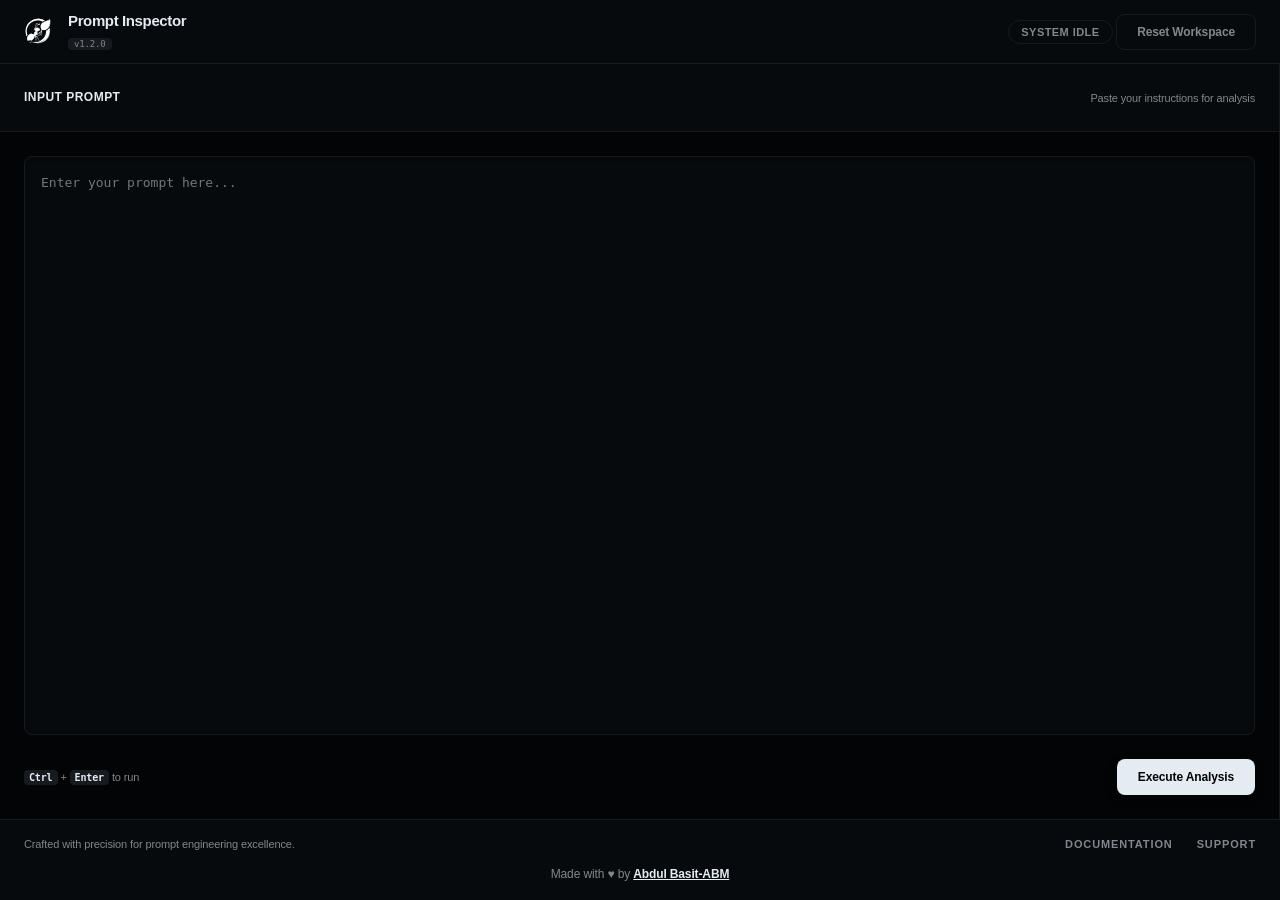
==== commit 7abe33ec: "added documentations" ====
--- a/web/index.html
+++ b/web/index.html
@@ -55,6 +55,7 @@
         <div class="header-actions">
           <button id="copyExport" class="btn-small">Copy Path</button>
           <a id="openExport" class="btn-small" href="#" target="_blank">View Artifacts</a>
+          <a id="openReportPage" class="btn-small report-page-link" href="report.html">Full Report</a>
         </div>
       </div>
 
@@ -84,19 +85,25 @@
     <div class="footer-main">
       <div class="footer-copy">Crafted with precision for prompt engineering excellence.</div>
       <div class="footer-links">
-        <span>Documentation</span>
+        <span id="docsLink" role="button" tabindex="0">Documentation</span>
         <span>Support</span>
       </div>
     </div>
     <div class="signature">
-      Made with <span class="heart">❤</span> by
+      Made with <span class="heart">&hearts;</span> by
       <a href="https://www.engrabm.com" target="_blank" rel="noopener noreferrer" class="signature-link">
         Abdul Basit-ABM
       </a>
     </div>
   </footer>
 
+  <div id="docsModal" class="modal" hidden role="dialog" aria-modal="true" aria-label="Prompt Inspector documentation">
+    <div class="modal-content">
+      <iframe id="docsFrame" title="Prompt Inspector documentation" data-src="documentation.html" frameborder="0"></iframe>
+      <button id="closeDocs" class="btn-small" type="button" aria-label="Close documentation">Close</button>
+    </div>
+  </div>
+
   <script src="app.js"></script>
 </body>
 </html>
-
--- a/web/styles.css
+++ b/web/styles.css
@@ -70,6 +70,14 @@
   flex-direction: column;
 }
 
+body.modal-open {
+  overflow: hidden;
+}
+
+[hidden] {
+  display: none !important;
+}
+
 /* Navbar Typography & Spacing */
 .navbar {
   height: 64px;
@@ -136,7 +144,23 @@
   display: flex;
   justify-content: space-between;
   align-items: center;
+  gap: var(--space-md);
   background: var(--color-pane);
+}
+
+.header-main {
+  min-width: 0;
+  display: flex;
+  flex-direction: column;
+  gap: var(--space-xs);
+}
+
+.header-actions,
+.report-meta {
+  display: flex;
+  align-items: center;
+  gap: var(--space-xs);
+  flex-wrap: wrap;
 }
 
 .pane-title { 
@@ -271,6 +295,8 @@
   padding: var(--space-md) var(--space-lg);
   border-bottom: var(--rule-hair) solid var(--color-border);
   background: var(--color-pane);
+  overflow-x: auto;
+  flex-shrink: 0;
 }
 
 .tab-btn {
@@ -294,6 +320,16 @@
   scroll-behavior: smooth;
 }
 
+.tab-panel {
+  min-width: 0;
+}
+
+.result-kpis {
+  display: grid;
+  grid-template-columns: repeat(3, minmax(0, 1fr));
+  gap: var(--space-md);
+}
+
 /* KPI Typography */
 .kpi-card {
   padding: var(--space-lg);
@@ -329,6 +365,7 @@
   border-collapse: separate;
   border-spacing: 0;
   font-size: var(--text-sm);
+  table-layout: fixed;
 }
 
 .data-table th { 
@@ -346,6 +383,7 @@
   padding: var(--space-md); 
   border-bottom: var(--rule-hair) solid var(--color-border); 
   vertical-align: middle;
+  overflow-wrap: anywhere;
 }
 
 .data-table tr:last-child td { border-bottom: none; }
@@ -362,6 +400,76 @@
   white-space: pre-wrap;
   color: var(--color-text);
   box-shadow: inset 0 2px 10px rgba(0,0,0,0.2);
+  overflow-x: auto;
+}
+
+.badge {
+  display: inline-flex;
+  align-items: center;
+  justify-content: center;
+  min-width: 54px;
+  padding: 3px 8px;
+  border-radius: 99px;
+  border: 1px solid currentColor;
+  font-family: var(--font-mono);
+  font-size: 10px;
+  font-weight: 800;
+  letter-spacing: 0.08em;
+}
+
+.badge-success { color: var(--color-success); }
+.badge-warn { color: var(--color-warn); }
+.badge-error { color: var(--color-error); }
+
+.progress-overlay {
+  position: absolute;
+  inset: 0;
+  display: flex;
+  align-items: center;
+  justify-content: center;
+  flex-direction: column;
+  gap: var(--space-md);
+  background: rgba(10, 12, 17, 0.74);
+  backdrop-filter: blur(6px);
+  z-index: 30;
+  transition: opacity 0.3s ease;
+}
+
+.spinner {
+  width: 34px;
+  height: 34px;
+  border-radius: 50%;
+  border: 2px solid var(--color-border);
+  border-top-color: var(--color-accent);
+  animation: spin 0.8s linear infinite;
+}
+
+.progress-label {
+  color: var(--color-text);
+  font-family: var(--font-mono);
+  font-size: var(--text-xs);
+  font-weight: 700;
+  letter-spacing: 0.12em;
+  text-transform: uppercase;
+}
+
+.error-toast {
+  position: absolute;
+  left: var(--space-lg);
+  right: var(--space-lg);
+  bottom: var(--space-lg);
+  padding: var(--space-md);
+  border: 1px solid color-mix(in oklch, var(--color-error), transparent 35%);
+  border-radius: var(--radius-md);
+  background: color-mix(in oklch, var(--color-error), var(--color-bg) 84%);
+  color: var(--color-text);
+  z-index: 40;
+  font-size: var(--text-sm);
+  font-weight: 700;
+}
+
+@keyframes spin {
+  to { transform: rotate(360deg); }
 }
 
 /* Footer & Signature */
@@ -402,6 +510,74 @@
   color: var(--color-text-muted);
 }
 
+.footer-links span {
+  cursor: pointer;
+  transition: color 0.2s ease;
+}
+
+.footer-links span:hover,
+.footer-links span:focus-visible {
+  color: var(--color-text);
+  outline: none;
+}
+
+/* Documentation Modal */
+.modal {
+  position: fixed;
+  top: 0;
+  left: 0;
+  width: 100%;
+  height: 100%;
+  background: rgba(3, 5, 10, 0.78);
+  display: flex;
+  align-items: center;
+  justify-content: center;
+  z-index: 1000;
+  backdrop-filter: blur(10px);
+  padding: var(--space-lg);
+}
+
+.modal-content {
+  position: relative;
+  background: oklch(97% 0.006 245);
+  border: 1px solid var(--color-border);
+  border-radius: var(--radius-md);
+  width: min(1180px, 100%);
+  height: min(88vh, 920px);
+  display: flex;
+  flex-direction: column;
+  overflow: hidden;
+  box-shadow: 0 28px 90px rgba(0, 0, 0, 0.58);
+}
+
+.modal-content iframe {
+  flex: 1;
+  width: 100%;
+  border: none;
+  background: oklch(97% 0.006 245);
+}
+
+.modal-content .btn-small {
+  position: absolute;
+  top: 14px;
+  right: 14px;
+  z-index: 10;
+  background: oklch(17% 0.012 245);
+  border: 1px solid oklch(28% 0.014 245);
+  color: oklch(94% 0.006 245);
+  padding: 7px 15px;
+  border-radius: var(--radius-sm);
+  cursor: pointer;
+  font-weight: 700;
+  font-size: var(--text-xs);
+  transition: all 0.2s ease;
+}
+
+.modal-content .btn-small:hover {
+  background: oklch(24% 0.015 245);
+  color: oklch(98% 0.004 245);
+}
+
 .signature {
   font-family: var(--font-display);
   font-size: var(--text-sm);
@@ -422,3 +598,41 @@
 ::-webkit-scrollbar-track { background: var(--color-bg); }
 ::-webkit-scrollbar-thumb { background: var(--color-border); border-radius: 10px; }
 ::-webkit-scrollbar-thumb:hover { background: var(--color-text-muted); }
+
+@media (max-width: 980px) {
+  body {
+    overflow: auto;
+    height: auto;
+    min-height: 100vh;
+  }
+
+  .app-layout {
+    flex-direction: column;
+    overflow: visible;
+  }
+
+  .pane-input,
+  .pane-results {
+    min-height: 520px;
+    border-right: none;
+    border-bottom: var(--rule-hair) solid var(--color-border);
+  }
+
+  .pane-header,
+  .footer-main {
+    align-items: flex-start;
+    flex-direction: column;
+  }
+
+  .result-kpis {
+    grid-template-columns: 1fr;
+  }
+
+  .modal {
+    padding: var(--space-sm);
+  }
+
+  .modal-content {
+    height: 92vh;
+  }
+}
